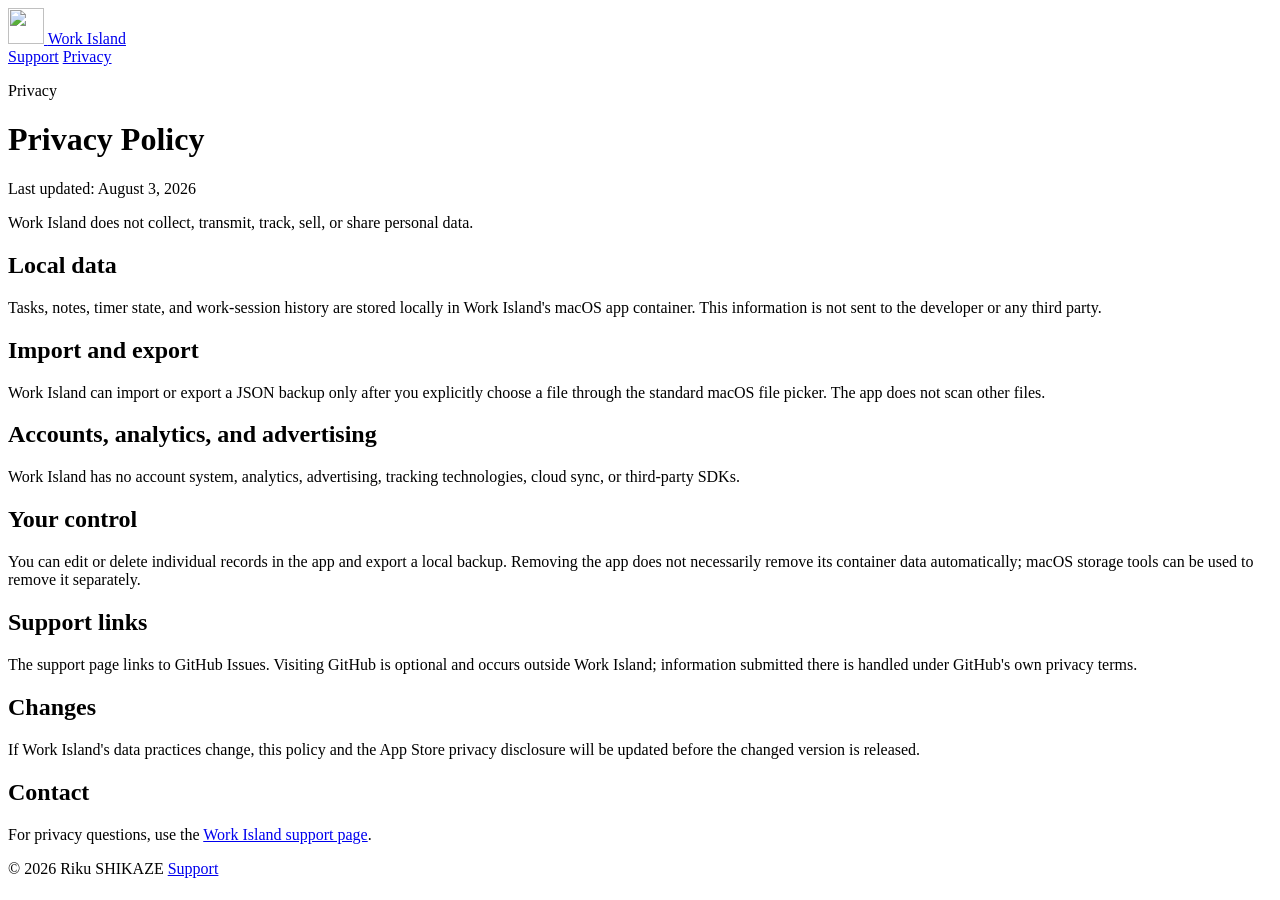
==== privacy.html @ d783760b "Add privacy policy" ====
<!doctype html>
<html lang="en">
  <head>
    <meta charset="utf-8">
    <meta name="viewport" content="width=device-width, initial-scale=1">
    <meta name="description" content="Privacy policy for Work Island on Mac.">
    <meta name="theme-color" content="#06121b">
    <title>Privacy · Work Island</title>
    <link rel="icon" type="image/svg+xml" href="work-island.svg">
    <link rel="stylesheet" href="styles.css">
  </head>
  <body>
    <header class="site-header">
      <a class="brand" href="index.html" aria-label="Work Island home">
        <img src="work-island.svg" alt="" width="36" height="36">
        <span>Work Island</span>
      </a>
      <nav aria-label="Primary navigation">
        <a href="support.html">Support</a>
        <a class="current" href="privacy.html">Privacy</a>
      </nav>
    </header>

    <main class="document policy">
      <p class="eyebrow">Privacy</p>
      <h1>Privacy Policy</h1>
      <p class="quiet">Last updated: August 3, 2026</p>
      <p class="lead">Work Island does not collect, transmit, track, sell, or share personal data.</p>

      <section>
        <h2>Local data</h2>
        <p>Tasks, notes, timer state, and work-session history are stored locally in Work Island's macOS app container. This information is not sent to the developer or any third party.</p>
      </section>

      <section>
        <h2>Import and export</h2>
        <p>Work Island can import or export a JSON backup only after you explicitly choose a file through the standard macOS file picker. The app does not scan other files.</p>
      </section>

      <section>
        <h2>Accounts, analytics, and advertising</h2>
        <p>Work Island has no account system, analytics, advertising, tracking technologies, cloud sync, or third-party SDKs.</p>
      </section>

      <section>
        <h2>Your control</h2>
        <p>You can edit or delete individual records in the app and export a local backup. Removing the app does not necessarily remove its container data automatically; macOS storage tools can be used to remove it separately.</p>
      </section>

      <section>
        <h2>Support links</h2>
        <p>The support page links to GitHub Issues. Visiting GitHub is optional and occurs outside Work Island; information submitted there is handled under GitHub's own privacy terms.</p>
      </section>

      <section>
        <h2>Changes</h2>
        <p>If Work Island's data practices change, this policy and the App Store privacy disclosure will be updated before the changed version is released.</p>
      </section>

      <section>
        <h2>Contact</h2>
        <p>For privacy questions, use the <a href="support.html">Work Island support page</a>.</p>
      </section>
    </main>

    <footer>
      <span>© 2026 Riku SHIKAZE</span>
      <a href="support.html">Support</a>
    </footer>
  </body>
</html>
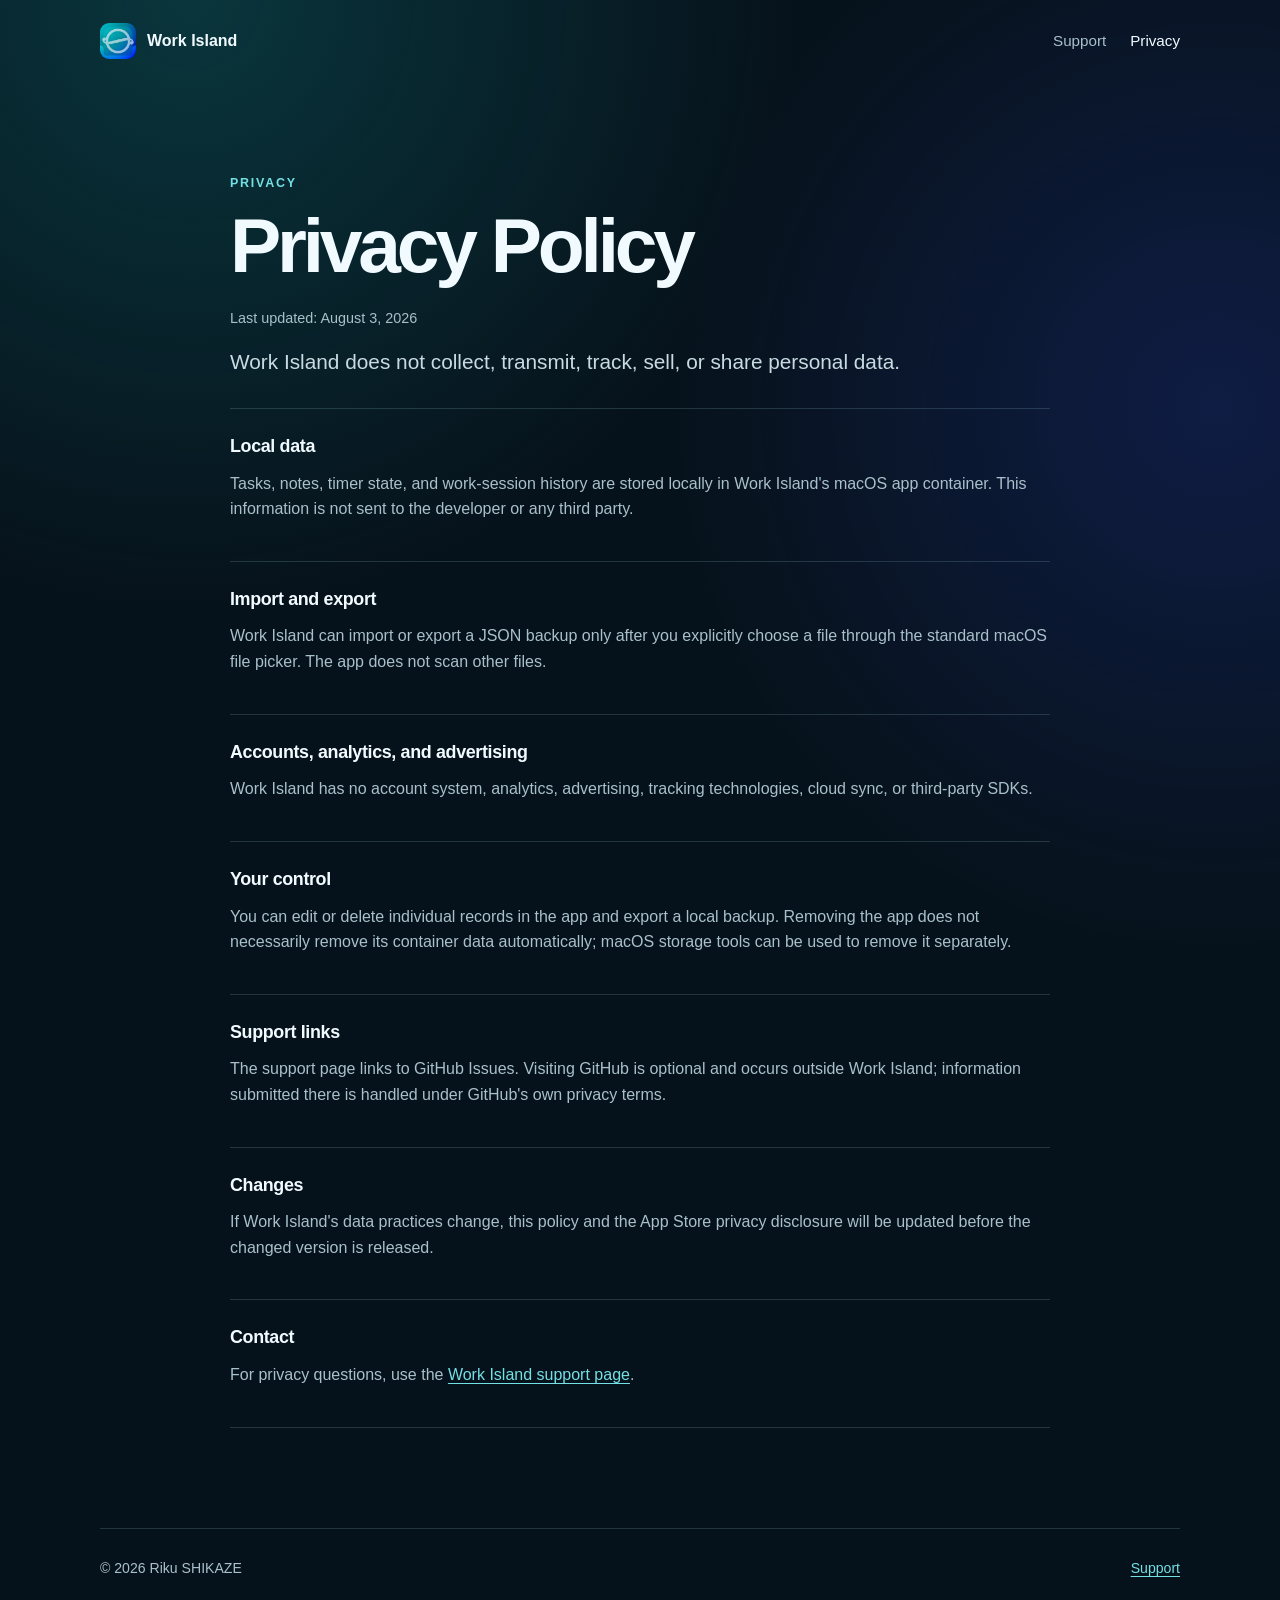
==== commit d3bc0587: "Use original Work Island artwork" ====
--- a/privacy.html
+++ b/privacy.html
@@ -8,11 +8,12 @@
     <title>Privacy · Work Island</title>
     <link rel="icon" type="image/svg+xml" href="work-island.svg">
     <link rel="stylesheet" href="styles.css">
+    <link rel="stylesheet" href="work-island-image.css">
   </head>
   <body>
     <header class="site-header">
       <a class="brand" href="index.html" aria-label="Work Island home">
-        <img src="work-island.svg" alt="" width="36" height="36">
+        <span class="brand-icon" aria-hidden="true"></span>
         <span>Work Island</span>
       </a>
       <nav aria-label="Primary navigation">
--- a/styles.css
+++ b/styles.css
@@ -0,0 +1,310 @@
+:root {
+  color-scheme: dark;
+  --bg: #06121b;
+  --surface: rgba(15, 38, 51, 0.72);
+  --surface-strong: #102d3a;
+  --line: rgba(177, 232, 240, 0.16);
+  --text: #f1fbff;
+  --muted: #a9c0ca;
+  --accent: #73e0e5;
+  --accent-strong: #4fc2e6;
+  --blue: #5867ff;
+  --max: 1080px;
+}
+
+* {
+  box-sizing: border-box;
+}
+
+html {
+  background: var(--bg);
+}
+
+body {
+  min-height: 100vh;
+  margin: 0;
+  color: var(--text);
+  background:
+    radial-gradient(circle at 15% 0%, rgba(23, 180, 180, 0.22), transparent 38rem),
+    radial-gradient(circle at 95% 25%, rgba(58, 76, 255, 0.18), transparent 34rem),
+    var(--bg);
+  font-family: -apple-system, BlinkMacSystemFont, "SF Pro Text", "Segoe UI", sans-serif;
+  line-height: 1.6;
+}
+
+a {
+  color: var(--accent);
+  text-underline-offset: 0.2em;
+}
+
+.site-header,
+main,
+footer {
+  width: min(calc(100% - 40px), var(--max));
+  margin-inline: auto;
+}
+
+.site-header {
+  display: flex;
+  align-items: center;
+  justify-content: space-between;
+  min-height: 82px;
+}
+
+.brand {
+  display: inline-flex;
+  align-items: center;
+  gap: 11px;
+  color: var(--text);
+  font-weight: 700;
+  text-decoration: none;
+}
+
+.brand-icon {
+  display: block;
+  width: 36px;
+  height: 36px;
+  border-radius: 9px;
+  background-position: center;
+  background-size: cover;
+}
+
+nav {
+  display: flex;
+  gap: 24px;
+}
+
+nav a {
+  color: var(--muted);
+  font-size: 0.95rem;
+  text-decoration: none;
+}
+
+nav a:hover,
+nav a.current {
+  color: var(--text);
+}
+
+.hero {
+  display: grid;
+  grid-template-columns: 1.2fr 0.8fr;
+  align-items: center;
+  gap: 72px;
+  min-height: 620px;
+  padding: 70px 0 88px;
+}
+
+.eyebrow {
+  margin: 0 0 14px;
+  color: var(--accent);
+  font-size: 0.78rem;
+  font-weight: 750;
+  letter-spacing: 0.14em;
+  text-transform: uppercase;
+}
+
+h1,
+h2,
+p {
+  margin-top: 0;
+}
+
+h1 {
+  max-width: 760px;
+  margin-bottom: 24px;
+  font-size: clamp(2.8rem, 7vw, 5.7rem);
+  line-height: 0.98;
+  letter-spacing: -0.055em;
+}
+
+h2 {
+  margin-bottom: 10px;
+  font-size: 1.12rem;
+  letter-spacing: -0.02em;
+}
+
+.lead {
+  max-width: 680px;
+  margin-bottom: 30px;
+  color: #c9dbe2;
+  font-size: clamp(1.08rem, 2vw, 1.3rem);
+}
+
+.actions {
+  display: flex;
+  flex-wrap: wrap;
+  gap: 12px;
+  margin-bottom: 18px;
+}
+
+.button {
+  display: inline-flex;
+  min-height: 46px;
+  align-items: center;
+  justify-content: center;
+  border: 1px solid var(--line);
+  border-radius: 999px;
+  padding: 10px 20px;
+  font-weight: 700;
+  text-decoration: none;
+  transition: transform 150ms ease, border-color 150ms ease, background 150ms ease;
+}
+
+.button:hover {
+  transform: translateY(-1px);
+}
+
+.button.primary {
+  border-color: transparent;
+  color: #041218;
+  background: linear-gradient(135deg, var(--accent), var(--accent-strong));
+}
+
+.button.secondary {
+  color: var(--text);
+  background: rgba(255, 255, 255, 0.04);
+}
+
+.quiet {
+  color: var(--muted);
+  font-size: 0.9rem;
+}
+
+.icon-card {
+  display: grid;
+  place-items: center;
+  aspect-ratio: 1;
+  border: 1px solid var(--line);
+  border-radius: 30%;
+  background: linear-gradient(145deg, rgba(72, 226, 223, 0.09), rgba(65, 74, 234, 0.09));
+  box-shadow: 0 35px 100px rgba(0, 0, 0, 0.35);
+}
+
+.hero-icon {
+  display: block;
+  width: 78%;
+  aspect-ratio: 1;
+  border-radius: 22%;
+  background-position: center;
+  background-size: cover;
+  filter: drop-shadow(0 20px 28px rgba(0, 0, 0, 0.24));
+}
+
+.features {
+  display: grid;
+  grid-template-columns: repeat(3, 1fr);
+  gap: 14px;
+  padding-bottom: 90px;
+}
+
+.features article,
+.info-card {
+  border: 1px solid var(--line);
+  border-radius: 22px;
+  background: var(--surface);
+  backdrop-filter: blur(18px);
+}
+
+.features article {
+  padding: 25px;
+}
+
+.features p,
+.info-card p,
+.info-card li,
+.policy section p {
+  color: var(--muted);
+}
+
+.feature-icon {
+  display: grid;
+  width: 38px;
+  height: 38px;
+  margin-bottom: 18px;
+  place-items: center;
+  border-radius: 12px;
+  color: #06121b;
+  background: var(--accent);
+  font-weight: 800;
+}
+
+.document {
+  max-width: 820px;
+  padding: 92px 0 100px;
+}
+
+.document h1 {
+  font-size: clamp(2.8rem, 7vw, 4.8rem);
+}
+
+.info-card {
+  margin-top: 18px;
+  padding: 26px 28px;
+}
+
+.info-card ul {
+  margin: 0;
+  padding-left: 1.35rem;
+}
+
+.info-card .button {
+  margin-top: 8px;
+}
+
+.policy section {
+  padding: 23px 0;
+  border-top: 1px solid var(--line);
+}
+
+.policy section:last-child {
+  border-bottom: 1px solid var(--line);
+}
+
+footer {
+  display: flex;
+  justify-content: space-between;
+  gap: 16px;
+  padding: 28px 0 48px;
+  border-top: 1px solid var(--line);
+  color: var(--muted);
+  font-size: 0.88rem;
+}
+
+@media (max-width: 760px) {
+  .site-header {
+    min-height: 70px;
+  }
+
+  nav {
+    gap: 16px;
+  }
+
+  .hero {
+    grid-template-columns: 1fr;
+    gap: 38px;
+    padding-top: 62px;
+  }
+
+  .icon-card {
+    width: min(82vw, 390px);
+    margin-inline: auto;
+  }
+
+  .features {
+    grid-template-columns: 1fr;
+  }
+
+  .document {
+    padding-top: 60px;
+  }
+
+  footer {
+    flex-direction: column;
+  }
+}
+
+@media (prefers-reduced-motion: reduce) {
+  .button {
+    transition: none;
+  }
+}
--- a/work-island-image.css
+++ b/work-island-image.css
@@ -0,0 +1,4 @@
+.brand-icon,
+.hero-icon {
+  background-image: url("[data-uri]");
+}
